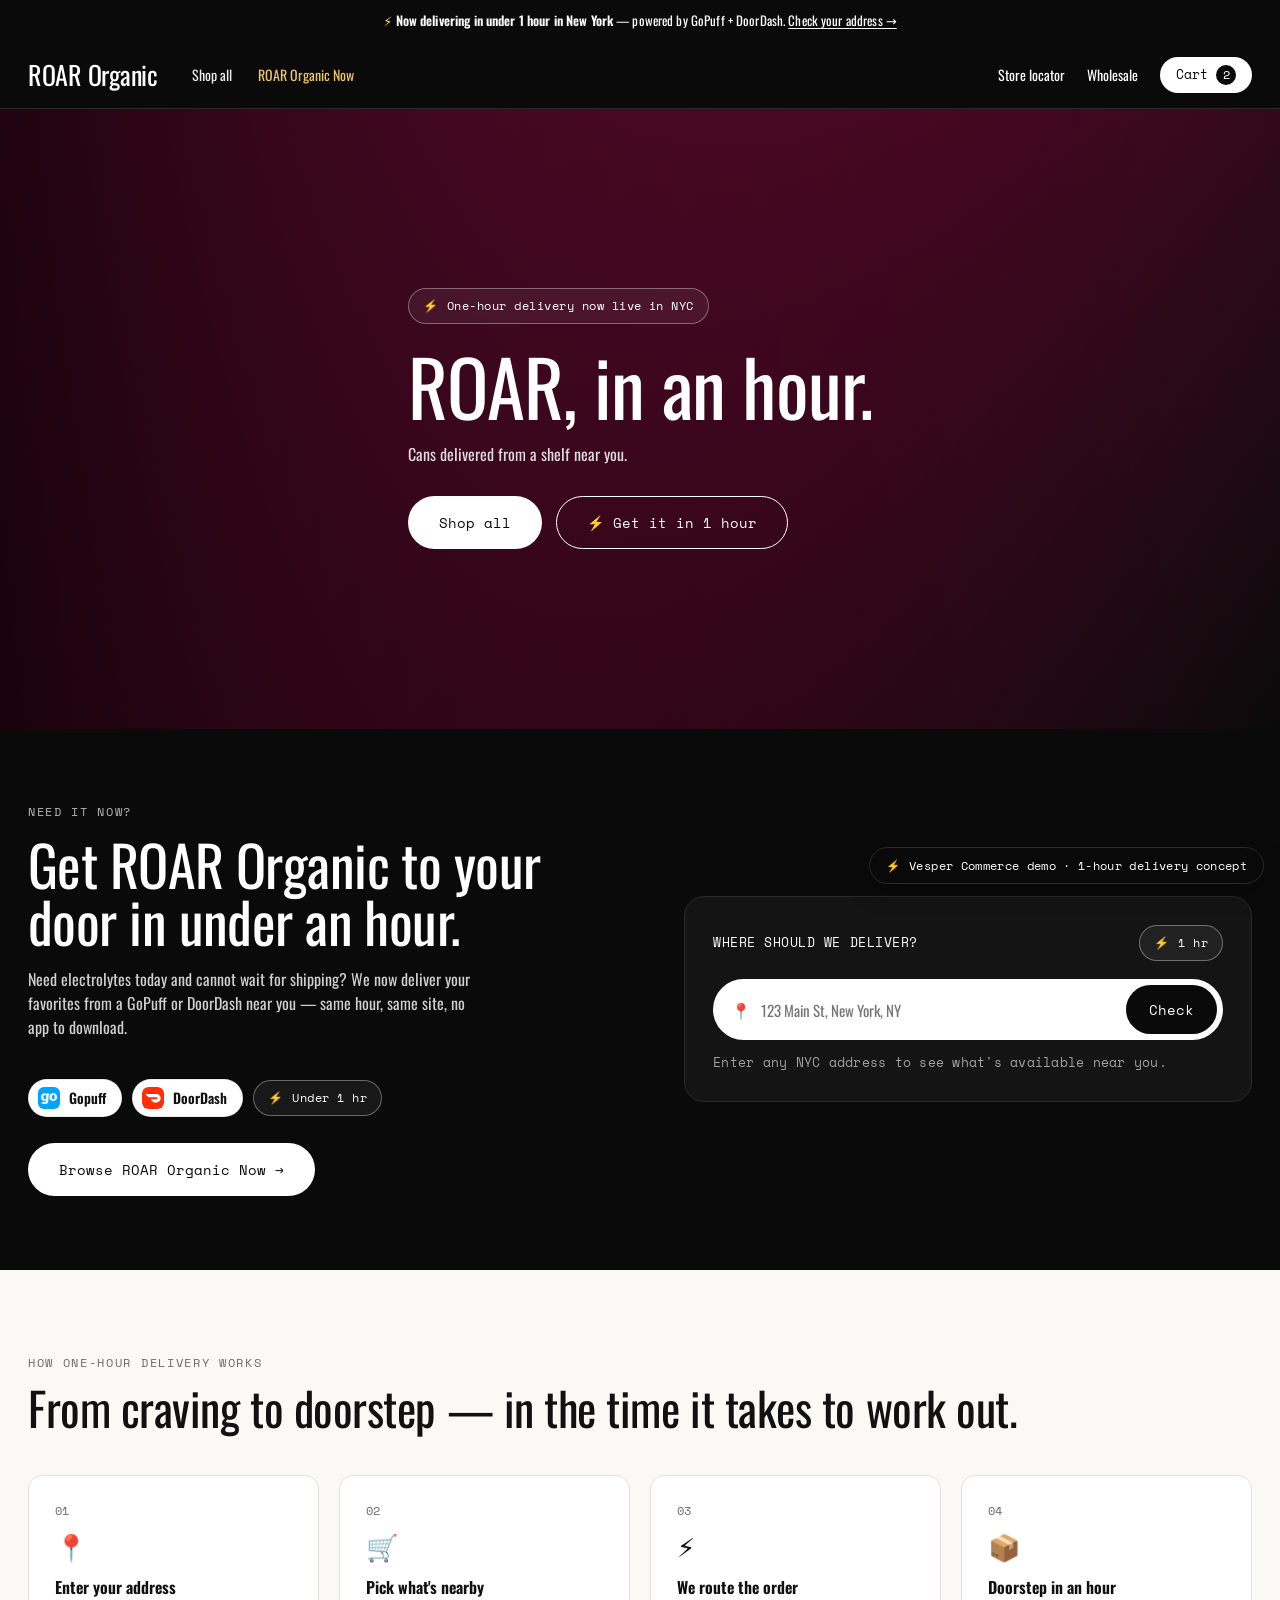
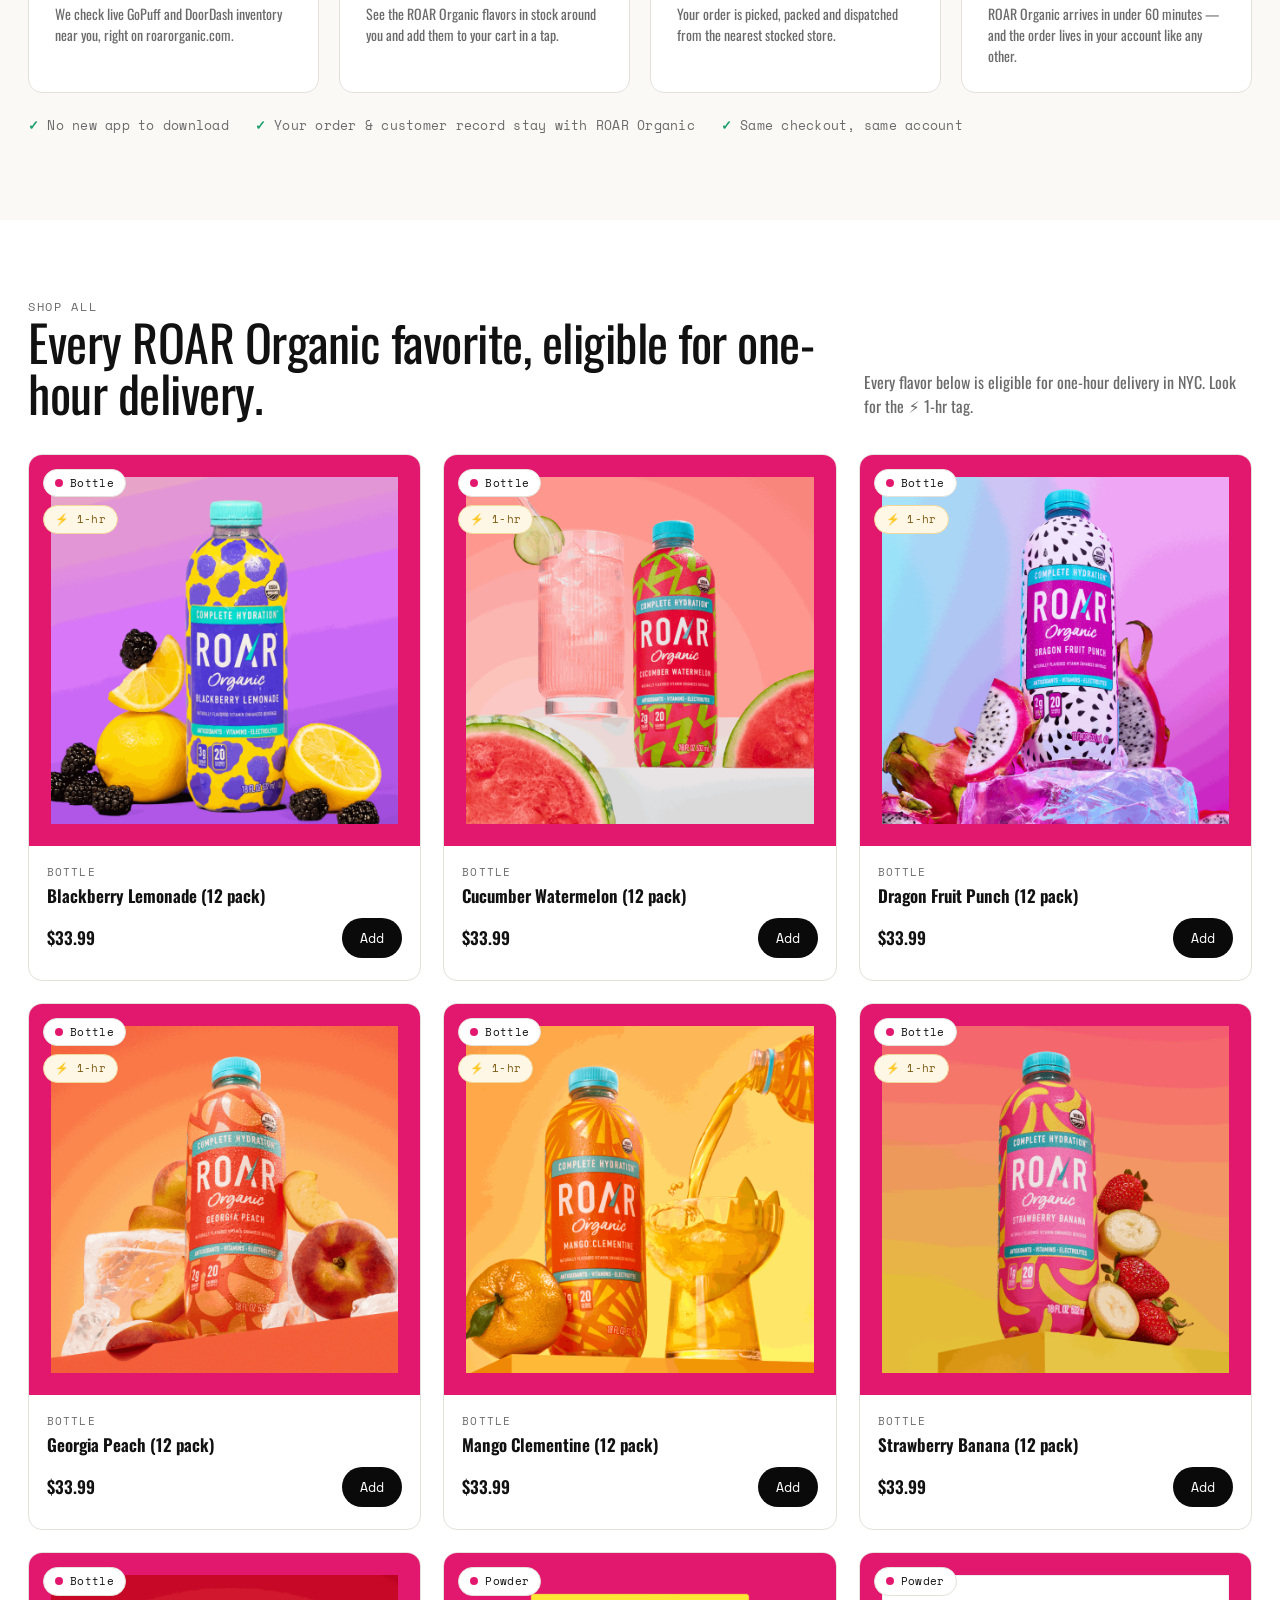
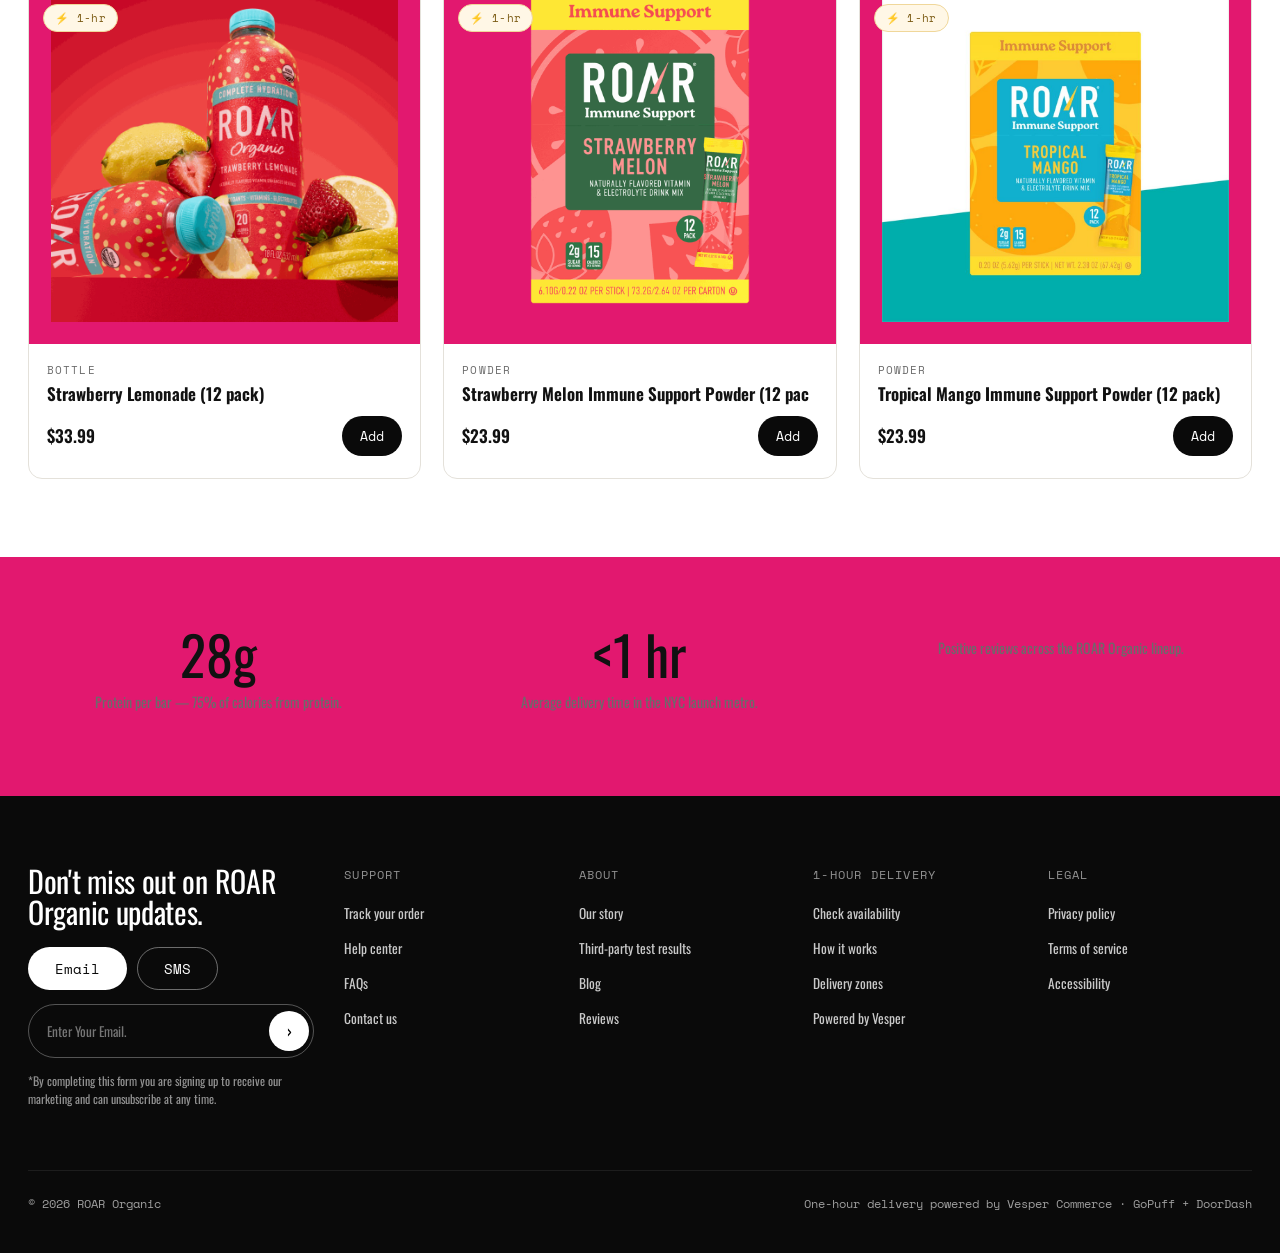
==== index.html @ ec650eb0 "roarorganic x Vesper Commerce 1-hour delivery mockup Generated from the tokenised ondemand-delivery-" ====
<!doctype html>
<html lang="en">
<head>
<meta charset="utf-8" />
<meta name="viewport" content="width=device-width, initial-scale=1" />
<title>ROAR Organic — now with one-hour delivery</title>
<meta name="description" content="ROAR Organic, delivered in about an hour via GoPuff and DoorDash." />
<link rel="preconnect" href="https://fonts.googleapis.com" />
<link rel="preconnect" href="https://fonts.gstatic.com" crossorigin />
<link href="https://fonts.googleapis.com/css2?family=Oswald&family=Oswald:wght@400;500;600;700&family=Space+Mono:wght@400;700&display=swap" rel="stylesheet" />
<link rel="stylesheet" href="styles.css" />
<link rel="icon" href="assets/p0.png" />
</head>
<body>

<!-- Announcement -->
<div class="announce">
  <span class="bolt">⚡</span> <b>Now delivering in under 1 hour in New York</b> — powered by GoPuff + DoorDash. <a href="#onehour">Check your address →</a>
</div>

<!-- Header -->
<header class="header">
  <nav class="nav">
    <a class="brand" href="index.html"><span class="wordmark">ROAR Organic</span></a>
    <div class="nav-links"><a href="#shop">Shop all</a>
      <a href="roarorganic-now.html" style="color:#ffd76e">ROAR Organic Now</a>
    </div>
    <div class="nav-right">
      <a class="hide-sm" href="#">Store locator</a>
      <a class="hide-sm" href="#">Wholesale</a>
      <button class="hamburger" onclick="openMenu()" aria-label="Open menu"><svg viewBox="0 0 24 24" fill="none" stroke="currentColor" stroke-width="2" stroke-linecap="round"><line x1="3" y1="6" x2="21" y2="6"/><line x1="3" y1="12" x2="21" y2="12"/><line x1="3" y1="18" x2="21" y2="18"/></svg></button>
      <a href="checkout.html" class="cart-pill" onclick="event.preventDefault();openCart()">Cart <span class="cart-count" id="cartCount">2</span></a>
    </div>
  </nav>
</header>

<!-- Hero -->
<section class="hero">
  <div class="hero-media" style="background:linear-gradient(120deg,#e2186f 0%,#650a31 62%,#0d0d0d 100%)"></div>
  <div class="wrap hero-inner">
    <div class="delivery-badge" style="margin-bottom:22px"><span class="bolt">⚡</span> One-hour delivery now live in NYC</div>
    <h1 class="serif">ROAR, in an hour.</h1>
    <p class="sub">Cans delivered from a shelf near you.</p>
    <div class="hero-cta">
      <a href="#shop" class="btn btn-white">Shop all</a>
      <a href="#onehour" class="btn btn-outline" style="color:#fff">⚡ Get it in 1 hour</a>
    </div>
  </div>
</section>

<!-- ===== SIGNATURE 1-HOUR DELIVERY BAND ===== -->
<section class="delivery-band" id="onehour">
  <div class="wrap grid">
    <div>
      <div class="eyebrow" style="color:rgba(255,255,255,.7)">Need it now?</div>
      <h2 class="serif" style="margin-top:14px">Get ROAR Organic to your door in under an hour.</h2>
      <p class="lede">Need electrolytes today and cannot wait for shipping? We now deliver your favorites from a GoPuff or DoorDash near you — same hour, same site, no app to download.</p>
      <div class="retailer-chips" style="margin-top:24px">
        <span class="chip"><img class="logo" src="assets/gopuff-icon.png" alt="GoPuff" /> Gopuff</span>
        <span class="chip"><img class="logo" src="assets/doordash-icon.svg" alt="DoorDash" /> DoorDash</span>
        <span class="delivery-badge"><span class="bolt">⚡</span> Under 1 hr</span>
      </div>
      <div style="margin-top:26px">
        <a href="roarorganic-now.html" class="btn btn-white">Browse ROAR Organic Now →</a>
      </div>
    </div>

    <div class="addr-card">
      <div class="row-top">
        <div style="font-family:var(--mono);font-size:13px;letter-spacing:.04em">WHERE SHOULD WE DELIVER?</div>
        <div class="delivery-badge"><span class="bolt">⚡</span> 1 hr</div>
      </div>
      <div class="addr-field">
        <span aria-hidden="true">📍</span>
        <input id="addrInput" type="text" placeholder="123 Main St, New York, NY" />
        <button class="btn btn-dark" onclick="checkAvailability()">Check</button>
      </div>
      <div class="addr-note">Enter any NYC address to see what's available near you.</div>

      <div class="avail-result" id="availResult">
        <div class="avail-head"><span>✓</span> Available near you — delivered in under 1 hour</div>
        <div class="mini-prod">
          <img src="assets/p0.png" alt="" />
          <div class="info"><div class="name">Gold · Chocolate Chip Cookie Dough</div><div class="meta">4-bar pack · $13.99</div></div>
          <button class="mini-add" onclick="addToCart()">Add</button>
        </div>
        <div class="mini-prod">
          <img src="assets/p1.png" alt="" />
          <div class="info"><div class="name">Bronze · Cookie Dough Caramel</div><div class="meta">4-bar pack · $13.99</div></div>
          <button class="mini-add" onclick="addToCart()">Add</button>
        </div>
        <div class="mini-prod">
          <img src="assets/p0.png" alt="" />
          <div class="info"><div class="name">Gold · Single bar <span style="opacity:.6">(trial)</span></div><div class="meta">Single · $3.49</div></div>
          <button class="mini-add" onclick="addToCart()">Add</button>
        </div>
        <a href="checkout.html" class="btn btn-white btn-block" style="margin-top:16px">View cart · check out →</a>
      </div>
    </div>
  </div>
</section>

<!-- How it works -->
<section class="how">
  <div class="wrap">
    <div class="eyebrow">How one-hour delivery works</div>
    <h2 class="serif" style="font-size:clamp(30px,3.6vw,46px);margin-top:12px">From craving to doorstep — in the time it takes to work out.</h2>
    <div class="steps">
      <div class="step"><div class="num">01</div><div class="icon">📍</div><h3>Enter your address</h3><p>We check live GoPuff and DoorDash inventory near you, right on roarorganic.com.</p></div>
      <div class="step"><div class="num">02</div><div class="icon">🛒</div><h3>Pick what's nearby</h3><p>See the ROAR Organic flavors in stock around you and add them to your cart in a tap.</p></div>
      <div class="step"><div class="num">03</div><div class="icon">⚡</div><h3>We route the order</h3><p>Your order is picked, packed and dispatched from the nearest stocked store.</p></div>
      <div class="step"><div class="num">04</div><div class="icon">📦</div><h3>Doorstep in an hour</h3><p>ROAR Organic arrives in under 60 minutes — and the order lives in your account like any other.</p></div>
    </div>
    <div class="assurance">
      <span><span class="tick">✓</span> No new app to download</span>
      <span><span class="tick">✓</span> Your order &amp; customer record stay with ROAR Organic</span>
      <span><span class="tick">✓</span> Same checkout, same account</span>
    </div>
  </div>
</section>

<!-- Product grid -->
<section class="section" id="shop">
  <div class="wrap">
    <div class="section-head">
      <div>
        <div class="eyebrow">Shop all</div>
        <h2 class="serif">Every ROAR Organic favorite, eligible for one-hour delivery.</h2>
      </div>
      <p>Every flavor below is eligible for one-hour delivery in NYC. Look for the <span style="white-space:nowrap">⚡ 1-hr</span> tag.</p>
    </div>

    <div class="prod-grid" id="prodGrid">
      <!-- cards injected by app.js -->
    </div>
  </div>
</section>

<!-- Value strip -->
<section class="value-strip">
  <div class="wrap value-grid">
    <div><div class="big">28g</div><p>Protein per bar — 75% of calories from protein.</p></div>
    <div><div class="big">&lt;1 hr</div><p>Average delivery time in the NYC launch metro.</p></div>
    <div><div class="big"></div><p>Positive reviews across the ROAR Organic lineup.</p></div>
  </div>
</section>

<!-- Footer -->
<footer class="footer">
  <div class="wrap">
    <div class="top">
      <div class="updates">
        <h3 class="serif">Don't miss out on ROAR Organic updates.</h3>
        <div class="toggle">
          <button class="btn btn-white">Email</button>
          <button class="btn btn-outline" style="color:#fff">SMS</button>
        </div>
        <div class="subscribe"><input placeholder="Enter Your Email." /><button>›</button></div>
        <p style="font-size:12px;opacity:.55;margin-top:14px;max-width:320px">*By completing this form you are signing up to receive our marketing and can unsubscribe at any time.</p>
      </div>
      <div><div class="colhead">Support</div><ul><li><a href="#">Track your order</a></li><li><a href="#">Help center</a></li><li><a href="#">FAQs</a></li><li><a href="#">Contact us</a></li></ul></div>
      <div><div class="colhead">About</div><ul><li><a href="#">Our story</a></li><li><a href="#">Third-party test results</a></li><li><a href="#">Blog</a></li><li><a href="#">Reviews</a></li></ul></div>
      <div><div class="colhead">1-Hour Delivery</div><ul><li><a href="#onehour">Check availability</a></li><li><a href="#onehour">How it works</a></li><li><a href="#">Delivery zones</a></li><li><a href="#">Powered by Vesper</a></li></ul></div>
      <div><div class="colhead">Legal</div><ul><li><a href="#">Privacy policy</a></li><li><a href="#">Terms of service</a></li><li><a href="#">Accessibility</a></li></ul></div>
    </div>
    <div class="base"><span>© 2026 ROAR Organic</span><span>One-hour delivery powered by Vesper Commerce · GoPuff + DoorDash</span></div>
  </div>
</footer>

<div class="demo-ribbon"><span class="bolt">⚡</span> Vesper Commerce demo · 1-hour delivery concept</div>

<script src="app.js"></script>
</body>
</html>
---- styles.css ----
/* ============================================================
   ROAR Organic × Vesper Commerce — 1-Hour Delivery Mockup
   Design system replicating roarorganic.com
   Fonts: Instrument Serif (display) + Inter (body/Suisse substitute)
   ============================================================ */

:root {
  --black: #0a0a0a;
  --ink: #111111;
  --white: #ffffff;
  --offwhite: #e2186f;      /* product panel bg */
  --paper: #faf9f6;
  --line: #e4e1da;
  --line-dark: #2a2a2a;
  --gray: #6b6b6b;
  --gray-2: #8a8a8a;
  --gold: #e2186f;          /* brand accent */
  --gopuff: #009f8f;        /* GoPuff teal */
  --doordash: #eb1700;      /* DoorDash red */
  --radius-pill: 999px;
  --radius: 14px;
  --serif: "Oswald", Georgia, serif;
  --sans: "Oswald", -apple-system, system-ui, sans-serif;
  --mono: "Space Mono", ui-monospace, "SFMono-Regular", monospace;
  --maxw: 1280px;
}

* { box-sizing: border-box; }

html { scroll-behavior: smooth; }

body {
  margin: 0;
  font-family: var(--sans);
  color: var(--ink);
  background: var(--white);
  -webkit-font-smoothing: antialiased;
  line-height: 1.5;
}

img { max-width: 100%; display: block; }
a { color: inherit; text-decoration: none; }
button { font-family: inherit; cursor: pointer; }

h1, h2, h3, .serif {
  font-family: var(--serif);
  font-weight: 400;
  letter-spacing: -0.01em;
  line-height: 1.02;
  margin: 0;
}

.wrap { max-width: var(--maxw); margin: 0 auto; padding: 0 28px; }

/* ---------- Announcement bar ---------- */
.announce {
  background: var(--black);
  color: var(--white);
  font-size: 13px;
  letter-spacing: 0.01em;
  text-align: center;
  padding: 11px 16px;
  position: relative;
  z-index: 60;
}
.announce b { font-weight: 600; }
.announce .bolt { color: #ffd76e; }
.announce a { text-decoration: underline; text-underline-offset: 2px; }

/* ---------- Header / nav ---------- */
.header {
  background: var(--black);
  color: var(--white);
  position: sticky;
  top: 0;
  z-index: 50;
  border-bottom: 1px solid var(--line-dark);
}
.header.light {
  background: var(--white);
  color: var(--ink);
  border-bottom: 1px solid var(--line);
}
.nav {
  display: flex;
  align-items: center;
  gap: 34px;
  height: 66px;
  max-width: var(--maxw);
  margin: 0 auto;
  padding: 0 28px;
}
.brand img { height: 26px; width: auto; }
.nav-links { display: flex; gap: 26px; font-size: 14px; }
.nav-links a { opacity: 0.92; }
.nav-links a:hover { opacity: 1; }
.nav-right { margin-left: auto; display: flex; align-items: center; gap: 22px; font-size: 14px; }
.nav-right .ico { width: 20px; height: 20px; opacity: 0.9; }
.cart-pill {
  background: var(--white);
  color: var(--black);
  border-radius: var(--radius-pill);
  padding: 8px 16px;
  font-family: var(--mono);
  font-size: 13px;
  display: inline-flex;
  gap: 8px;
  align-items: center;
  border: none;
}
.header.light .cart-pill { background: var(--black); color: var(--white); }
.cart-count {
  background: var(--black); color: var(--white);
  border-radius: var(--radius-pill);
  min-width: 20px; height: 20px; padding: 0 5px;
  display: inline-flex; align-items: center; justify-content: center;
  font-size: 12px;
}
.header.light .cart-count { background: var(--white); color: var(--black); }

/* ---------- Hamburger + mobile menu ---------- */
.hamburger {
  display: none; width: 40px; height: 40px; align-items: center; justify-content: center;
  background: transparent; border: 0; color: inherit; padding: 0;
}
.hamburger svg { width: 24px; height: 24px; }

.menu-overlay { position: fixed; inset: 0; background: rgba(0,0,0,.45); z-index: 110; opacity: 0; visibility: hidden; transition: opacity .3s ease, visibility .3s ease; }
.menu-overlay.open { opacity: 1; visibility: visible; }
.mobile-menu {
  position: fixed; top: 0; left: 0; height: 100%; width: 320px; max-width: 86vw;
  background: var(--black); color: #fff; z-index: 111;
  transform: translateX(-100%); transition: transform .32s cubic-bezier(.4,0,.2,1);
  display: flex; flex-direction: column;
}
.mobile-menu.open { transform: translateX(0); }
.mm-head { display: flex; align-items: center; justify-content: space-between; padding: 20px 22px; border-bottom: 1px solid var(--line-dark); }
.mm-head img { height: 24px; width: auto; }
.mm-close { background: transparent; border: 1px solid var(--line-dark); border-radius: 8px; color: #fff; font-size: 16px; width: 40px; height: 40px; display: flex; align-items: center; justify-content: center; }
.mm-links { display: flex; flex-direction: column; padding: 16px 0 6px; }
.mm-links a { font-family: var(--serif); font-size: 27px; line-height: 1; padding: 13px 24px; color: #fff; letter-spacing: -.01em; }
.mm-links a.active { color: #ffd76e; }
.mm-sub { margin-top: auto; border-top: 1px solid var(--line-dark); padding: 18px 24px; display: flex; flex-direction: column; gap: 14px; }
.mm-sub a { font-family: var(--sans); font-size: 14px; color: rgba(255,255,255,.8); }
.mm-cta { margin: 6px 24px 26px; }

@media (max-width: 620px) { .hamburger { display: inline-flex; } }

/* ---------- Buttons ---------- */
.btn {
  display: inline-flex; align-items: center; justify-content: center; gap: 10px;
  font-family: var(--mono);
  font-size: 14px;
  border-radius: var(--radius-pill);
  padding: 15px 30px;
  border: 1px solid transparent;
  transition: transform .08s ease, opacity .15s ease, background .15s ease;
  white-space: nowrap;
}
.btn:active { transform: translateY(1px); }
.btn-white { background: var(--white); color: var(--black); }
.btn-white:hover { opacity: .88; }
.btn-dark { background: var(--black); color: var(--white); }
.btn-dark:hover { opacity: .9; }
.btn-outline { background: transparent; border-color: currentColor; }
.btn-block { width: 100%; }
.btn-lg { padding: 18px 34px; font-size: 15px; }

/* ---------- Hero ---------- */
.hero {
  position: relative;
  background: var(--black);
  color: var(--white);
  min-height: 620px;
  display: flex;
  align-items: center;
  overflow: hidden;
}
.hero-media {
  position: absolute; inset: 0;
  background-size: cover;
  background-position: center;
  opacity: 0.92;
}
.hero-media::after {
  content: "";
  position: absolute; inset: 0;
  background: linear-gradient(90deg, rgba(0,0,0,.85) 0%, rgba(0,0,0,.55) 40%, rgba(0,0,0,.15) 100%);
}
.hero-inner { position: relative; z-index: 2; padding: 60px 0; }
.hero h1 { font-size: clamp(46px, 6vw, 82px); max-width: 640px; }
.hero .sub { margin-top: 18px; font-size: 16px; opacity: .85; max-width: 420px; }
.hero-cta { margin-top: 30px; display: flex; gap: 14px; flex-wrap: wrap; }

/* eyebrow / labels */
.eyebrow {
  font-family: var(--mono);
  font-size: 12px;
  letter-spacing: 0.14em;
  text-transform: uppercase;
  color: var(--gray);
}
.hero .eyebrow { color: rgba(255,255,255,.7); }

/* ---------- 1-hour delivery pieces ---------- */
.delivery-badge {
  display: inline-flex; align-items: center; gap: 9px;
  font-family: var(--mono);
  font-size: 12px;
  letter-spacing: 0.04em;
  padding: 8px 14px;
  border-radius: var(--radius-pill);
  border: 1px solid rgba(255,255,255,.35);
  background: rgba(255,255,255,.06);
  backdrop-filter: blur(4px);
}
.delivery-badge .bolt { color: #ffd76e; }
.header.light .delivery-badge, .on-light .delivery-badge {
  border-color: var(--line); background: var(--paper); color: var(--ink);
}

.retailer-chips { display: inline-flex; gap: 10px; align-items: center; flex-wrap: wrap; }
.chip {
  display: inline-flex; align-items: center; gap: 9px;
  font-family: var(--sans); font-size: 14px; font-weight: 600;
  border-radius: var(--radius-pill);
  padding: 7px 15px 7px 9px;
  background: var(--white); color: var(--ink);
  border: 1px solid rgba(0,0,0,.08);
  box-shadow: 0 1px 3px rgba(0,0,0,.08);
  letter-spacing: 0;
  line-height: 1;
}
.chip .logo { width: 22px; height: 22px; border-radius: 6px; object-fit: contain; flex: none; display: block; }
.chip-outline {
  background: transparent; color: inherit;
  border: 1px solid rgba(128,128,128,.4);
}

/* The signature 1-hour delivery band */
.delivery-band {
  background: var(--black);
  color: var(--white);
  padding: 74px 0;
}
.delivery-band .grid {
  display: grid; grid-template-columns: 1.05fr 1fr; gap: 60px; align-items: center;
}
.delivery-band h2 { font-size: clamp(34px, 4.4vw, 56px); max-width: 520px; }
.delivery-band .lede { margin-top: 18px; font-size: 16px; opacity: .8; max-width: 460px; }

.addr-card {
  background: #141414;
  border: 1px solid var(--line-dark);
  border-radius: 20px;
  padding: 28px;
}
.addr-card .row-top {
  display: flex; align-items: center; justify-content: space-between; margin-bottom: 18px;
}
.addr-field {
  display: flex; gap: 10px; align-items: center;
  background: var(--white); color: var(--ink);
  border-radius: var(--radius-pill);
  padding: 6px 6px 6px 18px;
}
.addr-field input {
  border: 0; outline: 0; flex: 1; min-width: 0; font-family: var(--sans); font-size: 15px; background: transparent;
  padding: 12px 0;
}
.addr-field .btn { padding: 13px 22px; }
.addr-note { margin-top: 14px; font-size: 12.5px; opacity: .6; font-family: var(--mono); letter-spacing: .02em; }

/* availability result (hidden until "check") */
.avail-result { display: none; margin-top: 22px; }
.avail-result.show { display: block; animation: fade .3s ease; }
@keyframes fade { from { opacity: 0; transform: translateY(6px);} to {opacity:1; transform:none;} }
.avail-head {
  display: flex; align-items: center; gap: 10px;
  font-family: var(--mono); font-size: 13px; letter-spacing: .04em;
  color: #7ee0c0; margin-bottom: 14px;
}
.mini-prod {
  display: flex; align-items: center; gap: 14px;
  padding: 12px 0; border-top: 1px solid var(--line-dark);
}
.mini-prod img { width: 52px; height: 52px; object-fit: contain; background: #1e1e1e; border-radius: 10px; padding: 4px; }
.mini-prod .info { flex: 1; }
.mini-prod .info .name { font-size: 14px; font-weight: 600; }
.mini-prod .info .meta { font-size: 12px; opacity: .6; }
.mini-add {
  background: var(--white); color: var(--black); border: 0;
  border-radius: var(--radius-pill); padding: 8px 16px;
  font-family: var(--mono); font-size: 12px;
}

/* ---------- How it works ---------- */
.how { padding: 84px 0; background: var(--paper); }
.how .steps { display: grid; grid-template-columns: repeat(4, 1fr); gap: 20px; margin-top: 44px; }
.step {
  background: var(--white); border: 1px solid var(--line);
  border-radius: var(--radius); padding: 26px;
}
.step .num { font-family: var(--mono); font-size: 12px; color: var(--gray); }
.step .icon { font-size: 26px; margin: 6px 0 14px; }
.step h3 { font-family: var(--sans); font-weight: 650; font-size: 16px; letter-spacing: 0; }
.step p { color: var(--gray); font-size: 14px; margin: 8px 0 0; }
.how .assurance {
  margin-top: 24px; display: flex; gap: 26px; flex-wrap: wrap;
  font-family: var(--mono); font-size: 12.5px; color: var(--gray); letter-spacing: .02em;
}
.how .assurance span { display: inline-flex; gap: 8px; align-items: center; }
.tick { color: #1a9d6e; font-weight: 700; }

/* ---------- Section heading ---------- */
.section { padding: 78px 0; }
.section-head { display: flex; align-items: flex-end; justify-content: space-between; gap: 20px; margin-bottom: 36px; }
.section-head h2 { font-size: clamp(32px, 4vw, 50px); }
.section-head p { color: var(--gray); max-width: 420px; margin: 8px 0 0; }

/* ---------- Product grid ---------- */
.prod-grid { display: grid; grid-template-columns: repeat(3, 1fr); gap: 22px; }
.card {
  border: 1px solid var(--line); border-radius: var(--radius);
  overflow: hidden; background: var(--white);
  transition: box-shadow .2s ease, transform .2s ease;
  display: flex; flex-direction: column;
}
.card:hover { box-shadow: 0 12px 30px rgba(0,0,0,.08); transform: translateY(-3px); }
.card .thumb {
  position: relative; background: var(--offwhite);
  aspect-ratio: 1/1; display: flex; align-items: center; justify-content: center; padding: 22px;
}
.card .thumb img { max-height: 100%; object-fit: contain; }
.card .badges { position: absolute; top: 14px; left: 14px; display: flex; flex-direction: column; gap: 8px; align-items: flex-start; }
.tag {
  font-family: var(--mono); font-size: 11px; letter-spacing: .03em;
  padding: 5px 11px; border-radius: var(--radius-pill); background: var(--white); border: 1px solid var(--line);
}
.tag.line { display: inline-flex; gap: 7px; align-items: center; }
.tag.line .dot { width: 8px; height: 8px; border-radius: 50%; }
.tag.gold .dot { background: var(--gold); }
.tag.bronze .dot { background: #7c5a34; }
.tag.status { background: var(--black); color: var(--white); border-color: var(--black); }
.tag.onehr { background: #fff7e6; border-color: #f0d79a; color: #7a5a12; }
.card .body { padding: 18px 18px 22px; display: flex; flex-direction: column; flex: 1; }
.card .line-label { font-family: var(--mono); font-size: 11px; letter-spacing: .1em; text-transform: uppercase; color: var(--gray); }
.card h3 { font-family: var(--sans); font-weight: 650; font-size: 17px; letter-spacing: 0; margin: 6px 0 0; }
.card .stats { display: flex; gap: 14px; margin: 12px 0; font-size: 12px; color: var(--gray); font-family: var(--mono); }
.card .stats b { color: var(--ink); font-weight: 700; }
.card .rating { font-size: 12.5px; color: var(--gray); margin-top: 2px; }
.card .foot { margin-top: auto; display: flex; align-items: center; justify-content: space-between; padding-top: 14px; }
.card .price { font-size: 17px; font-weight: 600; }
.card .add { font-family: var(--mono); font-size: 13px; padding: 10px 18px; border-radius: var(--radius-pill); background: var(--black); color: var(--white); border: 0; }

/* ---------- Value / comparison strip ---------- */
.value-strip { background: var(--offwhite); padding: 70px 0; }
.value-grid { display: grid; grid-template-columns: repeat(3, 1fr); gap: 40px; text-align: center; }
.value-grid .big { font-family: var(--serif); font-size: 54px; line-height: 1; }
.value-grid p { color: var(--gray); margin-top: 10px; font-size: 14px; }

/* ---------- Product detail page ---------- */
.pdp { display: grid; grid-template-columns: minmax(0,1.15fr) minmax(0,1fr); gap: 56px; padding: 44px 0 70px; }
.pdp-media .main {
  background: var(--offwhite); border-radius: var(--radius);
  aspect-ratio: 4/3; display: flex; align-items: center; justify-content: center; padding: 40px;
  position: relative;
}
.pdp-media .main img { max-height: 100%; object-fit: contain; }
.pdp-media .line-flag {
  position: absolute; top: 18px; left: 18px;
  font-family: var(--mono); font-size: 12px; padding: 6px 13px; border-radius: var(--radius-pill);
  background: var(--white); display: inline-flex; gap: 8px; align-items: center;
}
.pdp-media .thumbs { display: grid; grid-template-columns: repeat(3, 1fr); gap: 14px; margin-top: 14px; }
.pdp-media .thumbs div { background: var(--black); border-radius: var(--radius); aspect-ratio: 1/1; display:flex;align-items:center;justify-content:center; overflow:hidden;}
.pdp-media .thumbs img { max-height: 78%; object-fit: contain; }

.pdp-info h1 { font-size: clamp(34px, 4vw, 48px); }
.pdp-info .desc { color: var(--gray); margin: 14px 0 0; font-size: 15px; max-width: 440px; }
.price-line { display: flex; align-items: center; gap: 14px; margin: 22px 0; font-size: 15px; }
.price-line .p { font-size: 22px; font-weight: 650; }
.price-line .sep { color: var(--line); }
.price-line .muted { color: var(--gray); }

/* purchase mode toggle */
.buy-modes { display: grid; grid-template-columns: 1fr 1fr 1fr; gap: 0; border: 1px solid var(--line); border-radius: var(--radius-pill); overflow: hidden; margin-bottom: 8px; }
.buy-mode {
  padding: 14px 10px; text-align: center; font-family: var(--mono); font-size: 12.5px;
  background: var(--white); border: 0; border-right: 1px solid var(--line); color: var(--gray);
  display: flex; flex-direction: column; gap: 3px; align-items: center; line-height: 1.2;
}
.buy-mode:last-child { border-right: 0; }
.buy-mode small { font-size: 10.5px; opacity: .8; }
.buy-mode.active { background: var(--black); color: var(--white); }
.buy-mode.active.onehr { background: #1b1b1b; box-shadow: inset 0 0 0 2px #ffd76e; }
.buy-mode .bolt { color: #d99a12; }
.buy-mode.active .bolt { color: #ffd76e; }

.benefits { display: grid; grid-template-columns: 1fr 1fr; gap: 10px 22px; margin: 20px 0; }
.benefits div { font-size: 13.5px; color: var(--gray); display: flex; gap: 8px; }

.qty-row { display: flex; gap: 12px; align-items: stretch; margin-top: 18px; }
.qty { display: flex; align-items: center; border: 1px solid var(--line); border-radius: var(--radius-pill); padding: 0 6px; }
.qty button { width: 40px; height: 52px; border: 0; background: transparent; font-size: 18px; color: var(--gray); }
.qty span { min-width: 34px; text-align: center; font-family: var(--mono); }
.add-cta { flex: 1; }

.guarantee { margin-top: 16px; background: var(--paper); border: 1px solid var(--line); border-radius: var(--radius); padding: 14px 16px; font-size: 13px; color: var(--gray); }
.guarantee b { color: var(--ink); }

/* the PDP 1-hour delivery module */
.onehr-module {
  margin: 22px 0; border: 1px solid var(--line); border-radius: var(--radius);
  background: linear-gradient(180deg,#0c0c0c,#151515); color: var(--white); padding: 22px;
}
.onehr-module .top { display: flex; align-items: center; justify-content: space-between; gap: 12px; margin-bottom: 14px; }
.onehr-module .top .t { font-family: var(--sans); font-weight: 650; font-size: 15px; display: flex; gap: 9px; align-items: center; }
.onehr-module .top .bolt { color: #ffd76e; }
.onehr-module .sub { font-size: 13px; opacity: .75; margin-bottom: 14px; }
.onehr-module .addr-field { background: var(--white); }
.onehr-module .pill-note { margin-top: 12px; font-family: var(--mono); font-size: 11.5px; opacity: .6; }

/* ---------- Checkout ---------- */
.checkout { display: grid; grid-template-columns: minmax(0,1.3fr) minmax(0,1fr); gap: 0; min-height: 100vh; }
.co-left { padding: 46px clamp(24px, 5vw, 80px); min-width: 0; }
.co-left .inner { max-width: 560px; margin-left: auto; }
.co-right { background: var(--offwhite); padding: 46px clamp(24px, 4vw, 56px); border-left: 1px solid var(--line); min-width: 0; }
.co-right .inner { max-width: 460px; }
.co-logo img { height: 30px; }
.co-section-title { font-family: var(--sans); font-weight: 650; font-size: 17px; margin: 30px 0 14px; }
.co-field { width: 100%; border: 1px solid var(--line); border-radius: 10px; padding: 15px 16px; font-family: var(--sans); font-size: 15px; margin-bottom: 12px; }
.co-row { display: grid; grid-template-columns: 1fr 1fr; gap: 12px; }
.co-row .co-field { margin-bottom: 12px; }

.ship-method { border: 1px solid var(--line); border-radius: 12px; overflow: hidden; margin: 6px 0 8px; }
.ship-opt {
  display: flex; align-items: center; gap: 14px; padding: 18px 18px; cursor: pointer;
  border-bottom: 1px solid var(--line); background: var(--white);
}
.ship-opt:last-child { border-bottom: 0; }
.ship-opt.selected { background: #fffdf6; box-shadow: inset 3px 0 0 #ffcf4a; }
.ship-opt .radio { width: 20px; height: 20px; border-radius: 50%; border: 2px solid var(--line); flex: none; position: relative; }
.ship-opt.selected .radio { border-color: #d99a12; }
.ship-opt.selected .radio::after { content:""; position: absolute; inset: 3px; background: #d99a12; border-radius: 50%; }
.ship-opt .ret { width: 34px; height: 34px; border-radius: 9px; display: flex; align-items: center; justify-content: center; color: #fff; font-family: var(--mono); font-weight: 700; font-size: 10px; flex: none; }
.ship-opt .ret.gopuff { background: var(--gopuff); }
.ship-opt .ret.doordash { background: var(--doordash); }
.ship-opt .ret.std { background: var(--ink); }
.ship-opt .txt { flex: 1; }
.ship-opt .txt .n { font-weight: 600; font-size: 14.5px; }
.ship-opt .txt .d { font-size: 12.5px; color: var(--gray); }
.ship-opt .amt { font-weight: 650; font-size: 14.5px; }

.co-note { font-family: var(--mono); font-size: 11.5px; line-height: 1.6; color: var(--gray); background: var(--paper); border: 1px dashed var(--line); border-radius: 10px; padding: 12px 14px; margin: 6px 0 0; display: flex; align-items: flex-start; gap: 9px; }
.co-note b { color: var(--ink); font-weight: 700; }

/* order summary */
.os-item { display: flex; gap: 14px; align-items: center; padding: 14px 0; border-bottom: 1px solid var(--line); }
.os-item .im { width: 62px; height: 62px; background: var(--white); border: 1px solid var(--line); border-radius: 10px; position: relative; display:flex;align-items:center;justify-content:center; padding: 6px; }
.os-item .im img { max-height: 100%; object-fit: contain; }
.os-item .im .q { position: absolute; top: -8px; right: -8px; background: var(--gray); color: #fff; width: 22px; height: 22px; border-radius: 50%; font-size: 12px; display:flex;align-items:center;justify-content:center; }
.os-item .nm { flex: 1; }
.os-item .nm .t { font-size: 14px; font-weight: 600; }
.os-item .nm .s { font-size: 12px; color: var(--gray); }
.os-item .pr { font-weight: 600; font-size: 14px; }
.os-line { display: flex; justify-content: space-between; padding: 8px 0; font-size: 14px; }
.os-line.total { font-size: 20px; font-weight: 650; border-top: 1px solid var(--line); margin-top: 8px; padding-top: 16px; }
.os-line .muted { color: var(--gray); }
.eta-badge { display: inline-flex; align-items: center; gap: 8px; background: var(--black); color: #fff; border-radius: var(--radius-pill); padding: 8px 15px; font-family: var(--mono); font-size: 12px; margin: 14px 0; }
.eta-badge .bolt { color: #ffd76e; }

/* ---------- ROAR Organic Now (on-demand collection page) ---------- */
.now-hero {
  background: var(--black); color: var(--white);
  padding: 70px 0 60px;
  border-bottom: 1px solid var(--line-dark);
}
.now-hero .grid { display: grid; grid-template-columns: 1.1fr .9fr; gap: 48px; align-items: center; }
.now-hero .eyebrow { color: rgba(255,255,255,.6); }
.now-hero h1 { font-size: clamp(48px, 7vw, 92px); margin: 14px 0 0; line-height: .98; }
.now-hero .kick { font-family: var(--mono); font-size: 13px; letter-spacing: .1em; text-transform: uppercase; color: #ffd76e; margin-bottom: 6px; }
.now-hero .facts { margin-top: 26px; display: flex; flex-direction: column; gap: 12px; }
.now-hero .facts div { display: flex; gap: 12px; align-items: center; font-size: 15px; opacity: .9; }
.now-hero .facts .k { font-family: var(--mono); font-size: 12px; letter-spacing: .04em; color: rgba(255,255,255,.5); min-width: 118px; text-transform: uppercase; }
.now-hero .chips-row { margin-top: 26px; }
.now-visual {
  background: radial-gradient(120% 120% at 70% 20%, #232323 0%, #0e0e0e 70%);
  border: 1px solid var(--line-dark); border-radius: 22px;
  aspect-ratio: 4/3; display: flex; align-items: center; justify-content: center; position: relative; overflow: hidden;
}
.now-visual img { max-height: 74%; object-fit: contain; filter: drop-shadow(0 30px 50px rgba(0,0,0,.5)); }
.now-visual .float-badge {
  position: absolute; top: 20px; right: 20px;
  background: rgba(255,255,255,.08); border: 1px solid rgba(255,255,255,.25); backdrop-filter: blur(6px);
  border-radius: var(--radius-pill); padding: 9px 16px; font-family: var(--mono); font-size: 12px; letter-spacing: .04em;
}
.now-visual .float-badge .bolt { color: #ffd76e; }

/* address bar */
.now-addrbar { background: var(--paper); border-bottom: 1px solid var(--line); padding: 24px 0; position: sticky; top: 66px; z-index: 30; }
.now-addrbar .inner { display: flex; gap: 16px; align-items: center; flex-wrap: wrap; }
.now-addrbar .lbl { font-family: var(--mono); font-size: 12px; letter-spacing: .06em; text-transform: uppercase; color: var(--gray); }
.now-addrbar .field {
  flex: 1; min-width: 280px; display: flex; gap: 10px; align-items: center;
  background: var(--white); border: 1px solid var(--line); border-radius: var(--radius-pill); padding: 6px 6px 6px 18px;
}
.now-addrbar .field input { flex: 1; min-width: 0; border: 0; outline: 0; font-family: var(--sans); font-size: 15px; padding: 12px 0; background: transparent; }
.now-addr-state { display: none; font-family: var(--mono); font-size: 12.5px; color: #1a9d6e; letter-spacing: .02em; }
.now-addr-state.show { display: inline-flex; gap: 8px; align-items: center; }

/* grid */
.now-section { padding: 46px 0 84px; }
.now-gridwrap { position: relative; }
.now-gridwrap.show { animation: fade .35s ease; }
.now-grid { display: grid; grid-template-columns: repeat(4, 1fr); gap: 22px; }
.now-card { border: 1px solid var(--line); border-radius: var(--radius); overflow: hidden; background: var(--white); display: flex; flex-direction: column; transition: box-shadow .2s ease, transform .2s ease; }
.now-card:hover { box-shadow: 0 12px 30px rgba(0,0,0,.08); transform: translateY(-3px); }
.now-thumb { position: relative; background: var(--offwhite); aspect-ratio: 1/1; display: flex; align-items: center; justify-content: center; padding: 20px; }
.now-thumb img { max-height: 100%; object-fit: contain; }
.now-add {
  position: absolute; top: 14px; left: 14px; z-index: 2;
  background: var(--black); color: var(--white); border: 0;
  width: 56px; height: 56px; border-radius: 50%;
  font-family: var(--mono); font-size: 13px; letter-spacing: .02em;
  box-shadow: 0 6px 16px rgba(0,0,0,.22); transition: transform .1s ease, background .15s ease;
}
.now-add:hover { transform: scale(1.06); }
.now-add:active { transform: scale(.96); }
.now-protein {
  position: absolute; top: 16px; right: 16px; text-align: right;
  font-family: var(--serif); font-size: 30px; line-height: .85; color: var(--ink);
}
.now-protein small { display: block; font-family: var(--mono); font-size: 9px; letter-spacing: .08em; text-transform: uppercase; color: var(--gray); margin-top: 3px; }
.now-body { padding: 16px 18px 20px; display: flex; flex-direction: column; flex: 1; }
.now-format { font-family: var(--mono); font-size: 11px; letter-spacing: .04em; color: var(--gray); display: flex; align-items: center; gap: 8px; }
.now-format .tag.line { padding: 4px 9px; font-size: 10px; }
.now-body h3 { font-family: var(--sans); font-weight: 650; font-size: 15.5px; letter-spacing: 0; margin: 9px 0 0; line-height: 1.25; }
.now-foot { margin-top: auto; padding-top: 14px; display: flex; align-items: center; justify-content: space-between; }
.now-size { font-family: var(--mono); font-size: 12px; color: var(--gray); }
.now-price { font-size: 17px; font-weight: 650; }

.now-disclaimer { text-align: center; font-family: var(--mono); font-size: 12px; color: var(--gray); margin-top: 34px; letter-spacing: .02em; }

/* 3-up reassurance steps used on ROAR Organic Now */
.how .steps.now-steps-3 { grid-template-columns: repeat(3, 1fr); }

@media (max-width: 1000px) {
  .now-hero .grid { grid-template-columns: 1fr; gap: 30px; }
  .now-grid { grid-template-columns: repeat(3, 1fr); }
  .how .steps.now-steps-3 { grid-template-columns: 1fr 1fr; }
}
@media (max-width: 720px) {
  .now-grid { grid-template-columns: 1fr 1fr; }
  .now-addrbar { position: static; }
  .now-addrbar .inner { flex-direction: column; align-items: stretch; gap: 10px; }
  .now-addrbar .field { min-width: 0; width: 100%; }
}
@media (max-width: 620px) {
  .how .steps.now-steps-3 { grid-template-columns: 1fr; }
  .now-addrbar .field .btn { padding: 13px 18px; }
}
@media (max-width: 480px) { .now-grid { grid-template-columns: 1fr; } }

/* ---------- Footer ---------- */
.footer { background: var(--black); color: var(--white); padding: 70px 0 40px; }
.footer .top { display: grid; grid-template-columns: 1.4fr repeat(4, 1fr); gap: 30px; }
.footer h4 { font-family: var(--sans); font-weight: 650; font-size: 14px; margin: 0 0 16px; }
.footer .updates h3 { font-size: 30px; max-width: 280px; margin-bottom: 20px; }
.footer .toggle { display: flex; gap: 10px; margin-bottom: 14px; }
.footer .toggle .btn { padding: 10px 26px; }
.footer .toggle .btn-outline { border-color: rgba(255,255,255,.4); }
.footer .subscribe { display: flex; gap: 8px; align-items: center; background: transparent; border: 1px solid rgba(255,255,255,.3); border-radius: var(--radius-pill); padding: 4px 4px 4px 18px; max-width: 340px; }
.footer .subscribe input { flex: 1; background: transparent; border: 0; outline: 0; color: #fff; font-family: var(--sans); padding: 12px 0; }
.footer .subscribe button { background: #fff; color: #000; border: 0; border-radius: 50%; width: 40px; height: 40px; font-size: 16px; }
.footer ul { list-style: none; padding: 0; margin: 0; display: flex; flex-direction: column; gap: 11px; }
.footer ul a { font-size: 13.5px; opacity: .78; }
.footer ul a:hover { opacity: 1; }
.footer .colhead { font-family: var(--mono); font-size: 12px; letter-spacing: .1em; text-transform: uppercase; opacity: .55; margin-bottom: 16px; }
.footer .base { display: flex; justify-content: space-between; align-items: center; margin-top: 50px; padding-top: 24px; border-top: 1px solid var(--line-dark); font-family: var(--mono); font-size: 12px; opacity: .6; }

/* ---------- Slide-out cart drawer + rewards meter ---------- */
.cart-overlay {
  position: fixed; inset: 0; background: rgba(0,0,0,.45); z-index: 100;
  opacity: 0; visibility: hidden; transition: opacity .3s ease, visibility .3s ease;
}
.cart-overlay.open { opacity: 1; visibility: visible; }
.cart-drawer {
  position: fixed; top: 0; right: 0; height: 100%; width: 460px; max-width: 92vw;
  background: var(--white); z-index: 101; display: flex; flex-direction: column;
  transform: translateX(100%); transition: transform .32s cubic-bezier(.4,0,.2,1);
  box-shadow: -10px 0 40px rgba(0,0,0,.16);
}
.cart-drawer.open { transform: translateX(0); }
.cart-head { display: flex; align-items: center; justify-content: space-between; padding: 22px 24px; border-bottom: 1px solid var(--line); }
.cart-head h2 { font-family: var(--serif); font-size: 26px; }
.cart-head h2 span { color: var(--gray); }
.cart-close { width: 40px; height: 40px; border: 1px solid var(--line); background: var(--white); border-radius: 8px; font-size: 18px; color: var(--ink); display: flex; align-items: center; justify-content: center; }

/* meter */
.meter { padding: 24px 24px 10px; }
.meter-tiers { display: flex; justify-content: space-between; gap: 8px; margin-bottom: 20px; }
.meter-tier { flex: 1; text-align: center; font-family: var(--sans); font-weight: 600; font-size: 14px; padding: 12px 6px; border: 1px solid var(--line); border-radius: 10px; color: var(--gray); background: var(--white); transition: all .2s ease; }
.meter-tier.done { background: #0f7a3d; border-color: #0f7a3d; color: #fff; }
.meter-track { position: relative; height: 6px; background: var(--line); border-radius: 999px; margin: 30px 8px 8px; }
.meter-fill { position: absolute; left: 0; top: 0; height: 100%; background: #0f7a3d; border-radius: 999px; transition: width .35s ease; }
.meter-node { position: absolute; top: 50%; transform: translate(-50%,-50%); width: 20px; height: 20px; border-radius: 50%; background: var(--white); border: 3px solid var(--line); transition: all .25s ease; }
.meter-node.done { border-color: #0f7a3d; background: #0f7a3d; }
.meter-node.current { border-color: #0f7a3d; background: #0f7a3d; box-shadow: 0 0 0 4px rgba(15,122,61,.18); }
.meter-node .lbl { position: absolute; top: 26px; left: 50%; transform: translateX(-50%); white-space: nowrap; font-family: var(--sans); font-weight: 600; font-size: 13px; color: var(--gray); }
.meter-node.done .lbl, .meter-node.current .lbl { color: #0f7a3d; }
.meter-msg { text-align: center; font-family: var(--sans); font-size: 13px; color: var(--gray); margin-top: 34px; }
.meter-msg .bolt { color: #d99a12; }

.cart-eligible { margin: 4px 24px 0; background: #fff7e6; border: 1px solid #f0d79a; color: #7a5a12; border-radius: 10px; padding: 10px 14px; font-family: var(--mono); font-size: 12px; display: flex; gap: 9px; align-items: center; }
.cart-eligible b { font-weight: 700; }

/* line items */
.cart-body { flex: 1; overflow-y: auto; padding: 8px 24px; }
.cart-line { display: flex; gap: 16px; padding: 22px 0; border-bottom: 1px solid var(--line); }
.cart-line .im { width: 96px; height: 96px; background: var(--offwhite); border-radius: 10px; display: flex; align-items: center; justify-content: center; padding: 8px; flex: none; }
.cart-line .im img { max-height: 100%; object-fit: contain; }
.cart-line .info { flex: 1; }
.cart-line .ln { font-family: var(--mono); font-size: 11px; letter-spacing: .04em; display: inline-flex; gap: 7px; align-items: center; color: var(--gold); }
.cart-line .ln .dot { width: 8px; height: 8px; border-radius: 50%; background: var(--gold); }
.cart-line h3 { font-family: var(--serif); font-size: 22px; font-weight: 400; margin: 6px 0 4px; letter-spacing: -.01em; }
.cart-line .pr { font-size: 14px; color: var(--gray); border-bottom: 1px solid var(--line); padding-bottom: 12px; margin-bottom: 12px; }
.cart-line .sub-row { font-size: 13.5px; color: var(--gray); display: flex; justify-content: space-between; align-items: center; }
.cart-line .sub-row a { text-decoration: underline; color: var(--ink); }
.cart-line .qty-row2 { display: flex; align-items: center; justify-content: space-between; margin-top: 14px; }
.cart-stepper { display: inline-flex; align-items: center; background: var(--paper); border-radius: 999px; }
.cart-stepper button { width: 40px; height: 40px; border: 0; background: transparent; font-size: 18px; color: var(--ink); }
.cart-stepper span { min-width: 30px; text-align: center; font-weight: 600; }
.cart-line .rm { font-size: 13.5px; color: var(--gray); text-decoration: underline; background: none; border: 0; }

/* footer */
.cart-foot { border-top: 1px solid var(--line); padding: 18px 24px 24px; }
.cart-sub-toggle { display: flex; align-items: center; justify-content: space-between; margin-bottom: 14px; }
.cart-sub-toggle label { display: flex; gap: 10px; align-items: center; font-size: 16px; }
.cart-sub-toggle .save { color: var(--doordash); font-weight: 600; font-size: 13px; background: #fdeceb; padding: 5px 10px; border-radius: 6px; }
.cart-checkout { width: 100%; background: var(--black); color: #fff; border: 0; border-radius: 999px; padding: 20px; font-size: 17px; font-weight: 600; font-family: var(--sans); }
.cart-fineprint { text-align: center; font-family: var(--mono); font-size: 11px; color: var(--gray); margin-top: 12px; }

/* ---------- Checkout v2 (Shop-style) ---------- */
.co-topbar { display: flex; align-items: center; justify-content: space-between; margin-bottom: 8px; }
.co-topbar .email { color: var(--gray); font-size: 15px; }
.co-card { border: 1px solid var(--line); border-radius: 12px; overflow: hidden; margin: 14px 0; }
.co-card .ship-to { display: flex; align-items: flex-start; gap: 4px; padding: 18px 20px; }
.co-card .ship-to .k { color: var(--gray); min-width: 70px; padding-top: 1px; }
.co-card .ship-to .v b { font-weight: 600; }
.co-card .ship-to .v div { color: var(--gray); font-size: 14.5px; margin-top: 2px; }
.co-card .ship-to .chev { margin-left: auto; color: var(--gray); }
.co-block { border-top: 1px solid var(--line); }
.co-block .bh { display: flex; align-items: center; justify-content: space-between; padding: 16px 20px 4px; }
.co-block .bh .t { color: var(--gray); font-size: 15px; }
.co-block .note { padding: 4px 20px 12px; color: var(--gray); font-size: 14px; line-height: 1.5; }
.co-block .opts { padding: 4px 16px 16px; }

.co-opt { display: flex; align-items: center; gap: 14px; padding: 16px; border: 1px solid var(--line); border-radius: 10px; margin-bottom: 10px; cursor: pointer; background: var(--white); position: relative; }
.co-opt:last-child { margin-bottom: 0; }
.co-opt.selected { background: #fafafa; border-color: var(--ink); box-shadow: inset 0 0 0 1px var(--ink); }
.co-opt.onehr.selected { background: #fffdf6; border-color: #d99a12; box-shadow: inset 0 0 0 1px #d99a12; }
.co-opt .radio { width: 22px; height: 22px; border-radius: 50%; border: 2px solid var(--line); flex: none; position: relative; }
.co-opt.selected .radio { border-color: var(--ink); background: var(--ink); }
.co-opt.onehr.selected .radio { border-color: #d99a12; background: #d99a12; }
.co-opt.selected .radio::after { content:""; position: absolute; inset: 5px; background: #fff; border-radius: 50%; }
.co-opt .ret { width: 34px; height: 34px; flex: none; display: flex; align-items: center; justify-content: center; }
.co-opt .ret img { width: 34px; height: 34px; border-radius: 8px; object-fit: contain; display: block; }
.co-opt .body { flex: 1; min-width: 0; }
.co-opt .body .n { font-weight: 600; font-size: 15px; display: flex; align-items: center; gap: 8px; flex-wrap: wrap; }
.co-opt .body .d { font-size: 13.5px; color: var(--gray); margin-top: 3px; }
.co-opt .body .free-ok { color: #0f7a3d; font-weight: 600; font-size: 13.5px; margin-top: 8px; display: flex; gap: 7px; align-items: center; }
.co-opt .amt { font-weight: 700; font-size: 15px; white-space: nowrap; align-self: center; }
.co-opt .amt.free { letter-spacing: .04em; }
.badge-1hr { font-family: var(--mono); font-size: 10px; letter-spacing: .04em; background: var(--black); color: #ffd76e; padding: 3px 8px; border-radius: 999px; }

/* plan */
.co-plan .co-opt .body .n { font-weight: 700; }
.co-plan .co-opt .body .d { margin-top: 2px; }

/* upsell rail */
.upsell-title { font-weight: 700; font-size: 16px; margin: 22px 0 16px; line-height: 1.4; }
.upsell-rail { display: flex; gap: 16px; overflow-x: auto; padding-bottom: 8px; }
.upsell-card { flex: none; width: 150px; }
.upsell-card .im { background: var(--offwhite); border-radius: 10px; aspect-ratio: 1/1; display: flex; align-items: center; justify-content: center; padding: 14px; }
.upsell-card .im img { max-height: 100%; object-fit: contain; }
.upsell-card .nm { font-weight: 600; font-size: 14px; margin: 12px 0 4px; line-height: 1.25; }
.upsell-card .pr { font-size: 14px; margin-bottom: 10px; }
.upsell-card .add { width: 100%; background: var(--black); color: #fff; border: 0; border-radius: 999px; padding: 12px; font-weight: 600; font-size: 14px; font-family: var(--sans); }

.co-discount { display: flex; gap: 10px; margin: 22px 0 18px; }
.co-discount input { flex: 1; border: 1px solid var(--line); border-radius: 8px; padding: 15px 16px; font-family: var(--sans); font-size: 15px; }
.co-discount button { border: 1px solid var(--line); background: var(--paper); border-radius: 8px; padding: 0 22px; font-weight: 600; color: var(--gray); }
.co-gift { display: flex; align-items: center; gap: 10px; font-size: 15px; padding: 8px 0 18px; border-bottom: 1px solid var(--line); margin-bottom: 18px; }
.co-discount-tag { display: inline-flex; gap: 7px; align-items: center; font-size: 13px; color: var(--gray); margin: 2px 0 6px; }

/* small demo ribbon so it's clearly a mockup */
.demo-ribbon {
  position: fixed; bottom: 16px; right: 16px; z-index: 90;
  background: rgba(10,10,10,.92); color: #fff; border: 1px solid var(--line-dark);
  border-radius: var(--radius-pill); padding: 9px 16px; font-family: var(--mono); font-size: 11.5px;
  letter-spacing: .03em; box-shadow: 0 8px 24px rgba(0,0,0,.3); display: flex; gap: 9px; align-items: center;
}
.demo-ribbon .bolt { color: #ffd76e; }

/* ---------- Responsive ---------- */
@media (max-width: 1000px) {
  .delivery-band .grid { grid-template-columns: 1fr; gap: 36px; }
  .how .steps { grid-template-columns: 1fr 1fr; }
  .prod-grid { grid-template-columns: 1fr 1fr; }
  .pdp { grid-template-columns: 1fr; gap: 30px; }
  .checkout { grid-template-columns: 1fr; }
  .co-right { border-left: 0; border-top: 1px solid var(--line); }
  .footer .top { grid-template-columns: 1fr 1fr; }
  .value-grid { grid-template-columns: 1fr; gap: 30px; }
}
@media (max-width: 620px) {
  .nav-links, .nav-right .hide-sm { display: none; }
  .prod-grid { grid-template-columns: 1fr; }
  .how .steps { grid-template-columns: 1fr; }
  .buy-modes { grid-template-columns: 1fr; }
  .co-row { grid-template-columns: 1fr; }
  .footer .top { grid-template-columns: 1fr; }
  .wrap { padding: 0 18px; }
}

.wordmark { font-family: var(--serif); font-size: 26px; letter-spacing: -.01em; color: #fff; }

.wordmark.dark { color: var(--ink); }
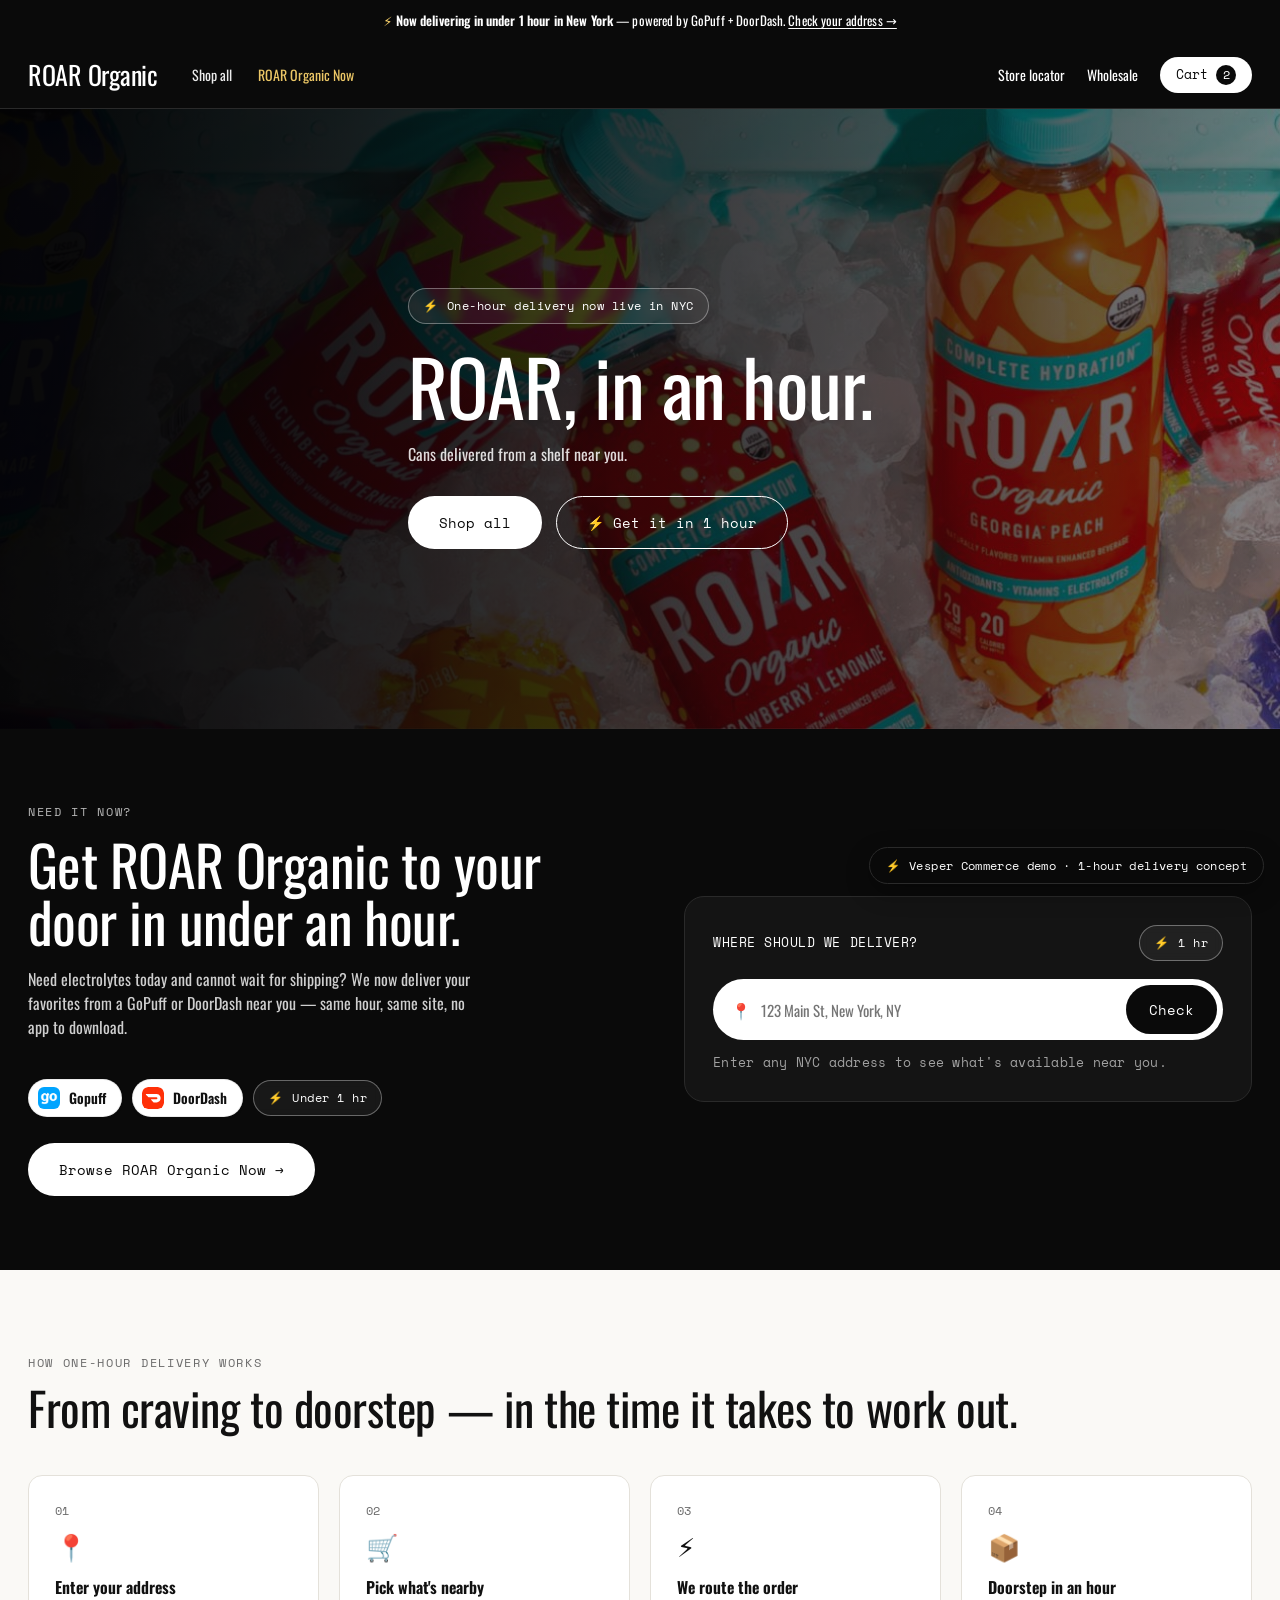
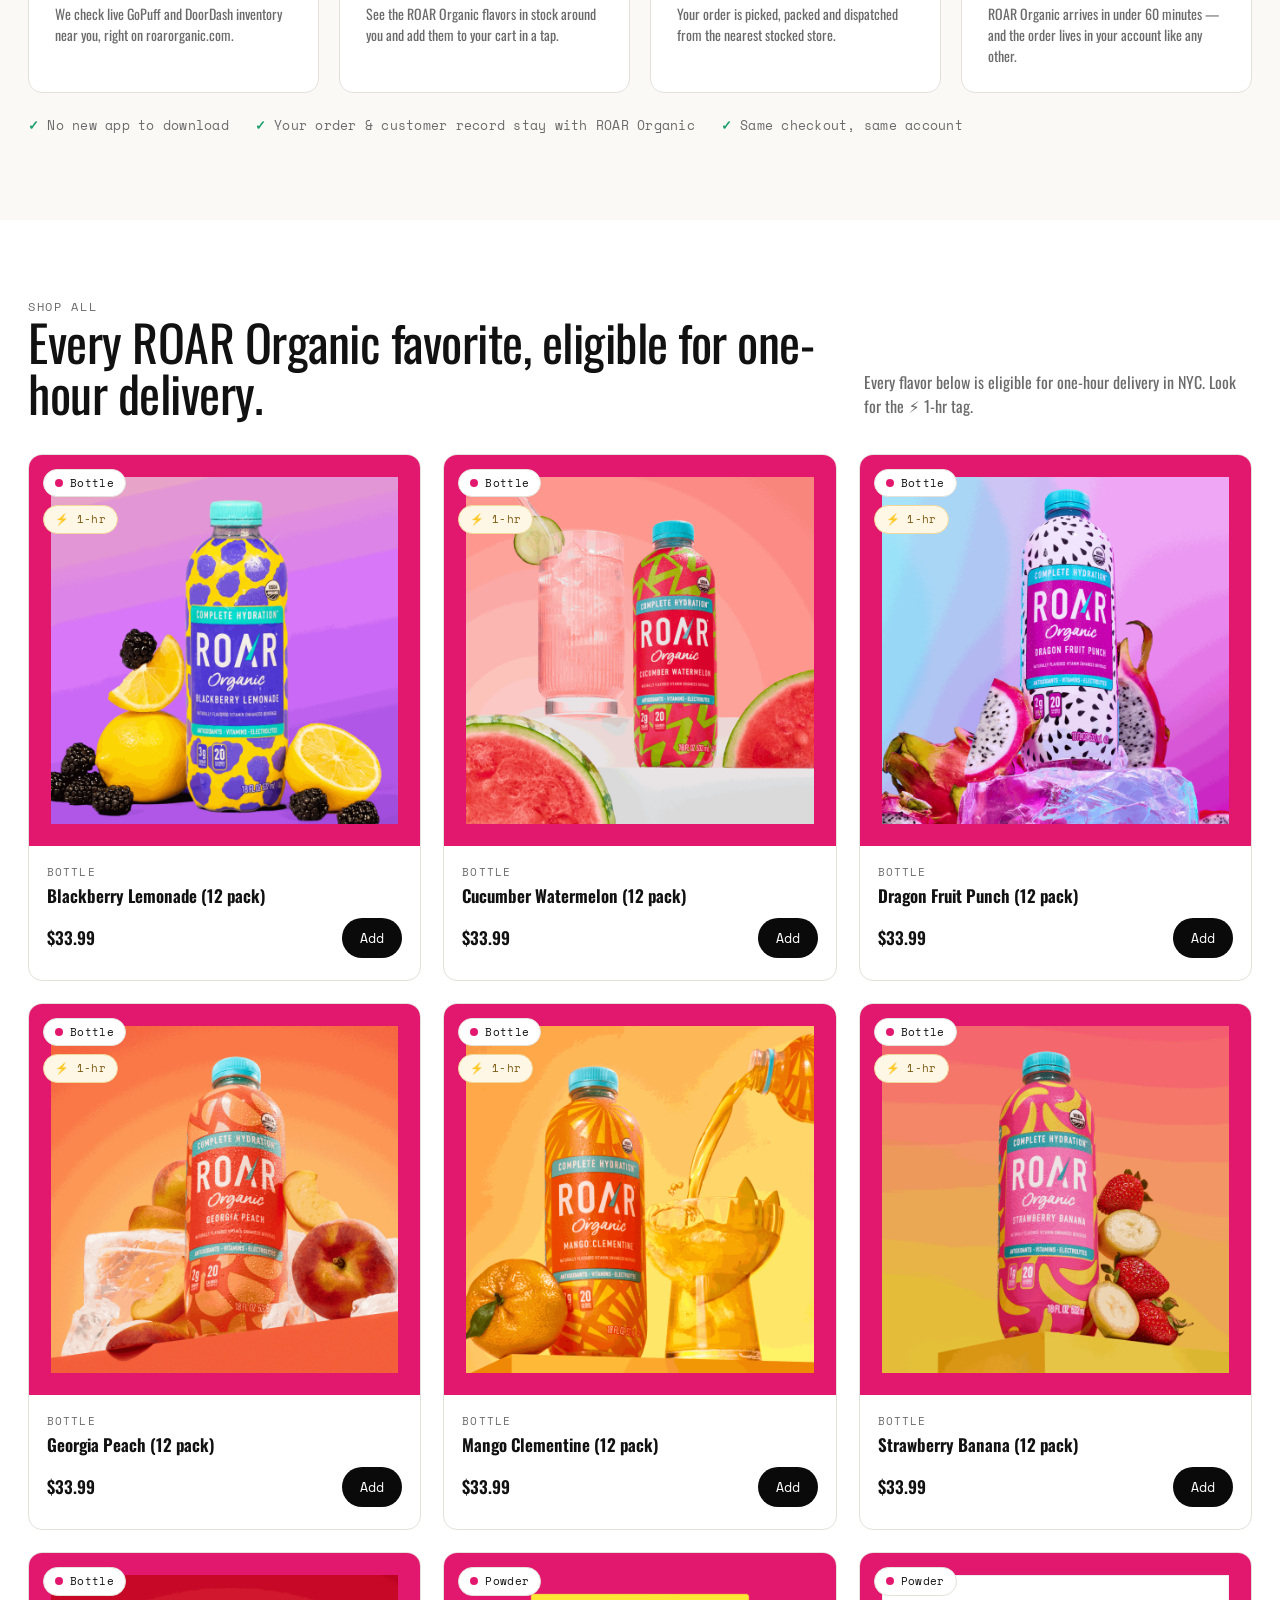
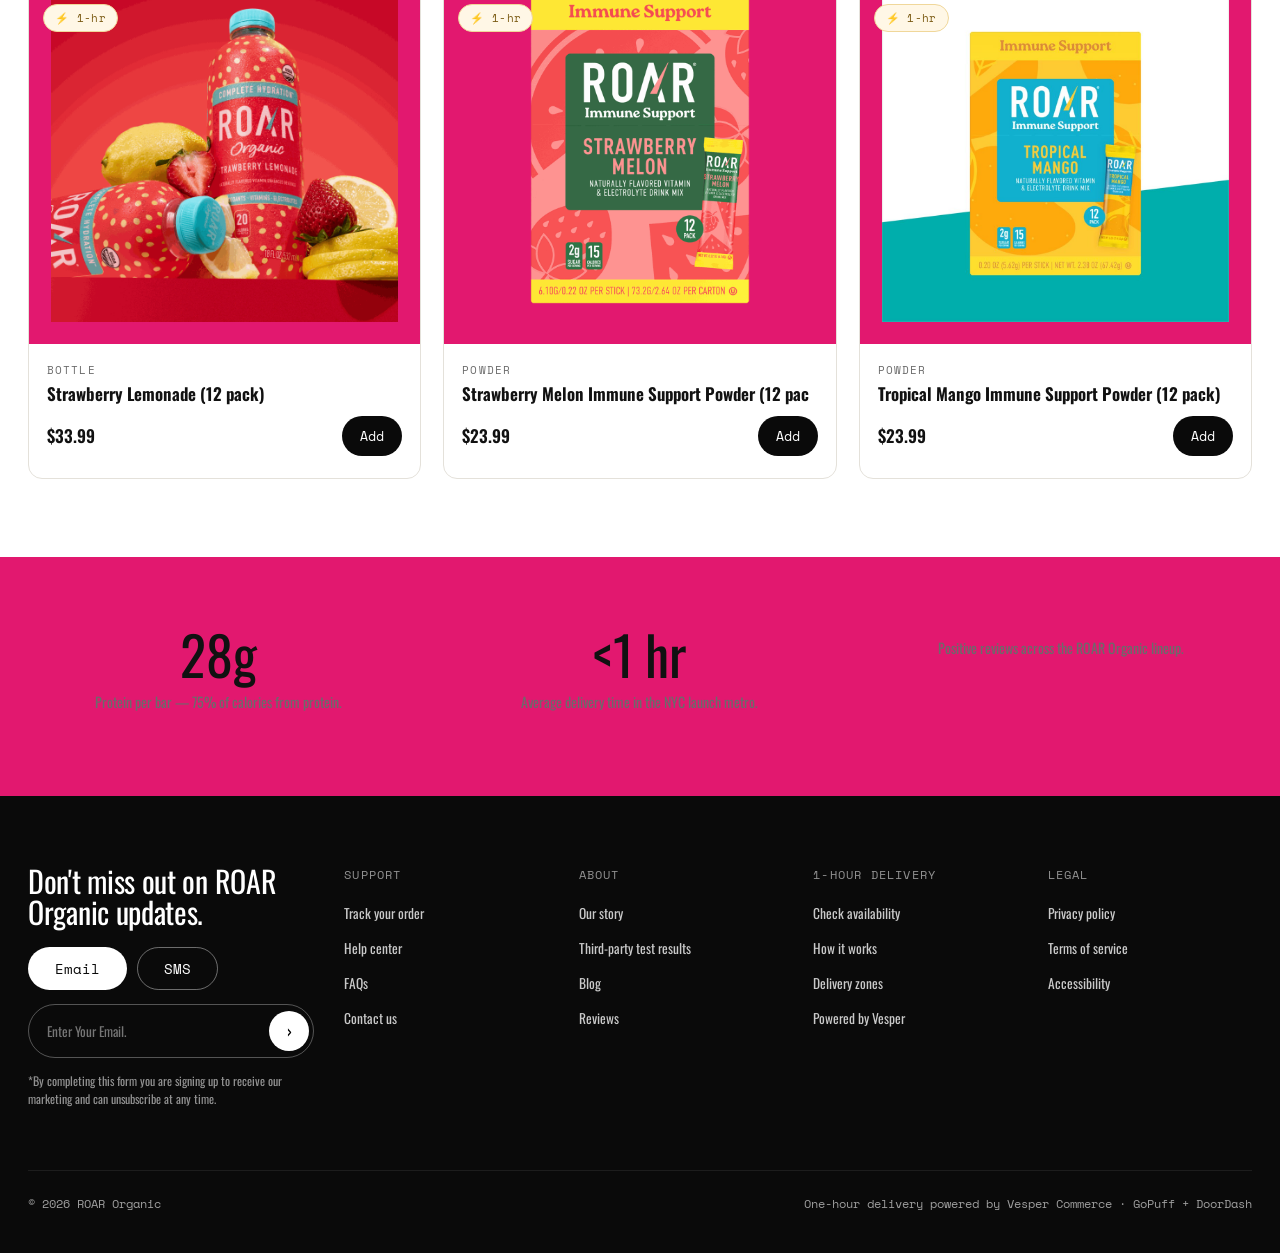
==== commit 3e51c000: "Add hero image Sourced from the brand's own site where a usable lifestyle/product photograph exists," ====
--- a/index.html
+++ b/index.html
@@ -36,7 +36,7 @@
 
 <!-- Hero -->
 <section class="hero">
-  <div class="hero-media" style="background:linear-gradient(120deg,#e2186f 0%,#650a31 62%,#0d0d0d 100%)"></div>
+  <div class="hero-media" style="background-image:linear-gradient(105deg,rgba(10,12,20,.84) 0%,rgba(10,12,20,.58) 46%,rgba(10,12,20,.34) 100%),url('assets/hero.jpg');background-size:cover;background-position:center"></div>
   <div class="wrap hero-inner">
     <div class="delivery-badge" style="margin-bottom:22px"><span class="bolt">⚡</span> One-hour delivery now live in NYC</div>
     <h1 class="serif">ROAR, in an hour.</h1>
